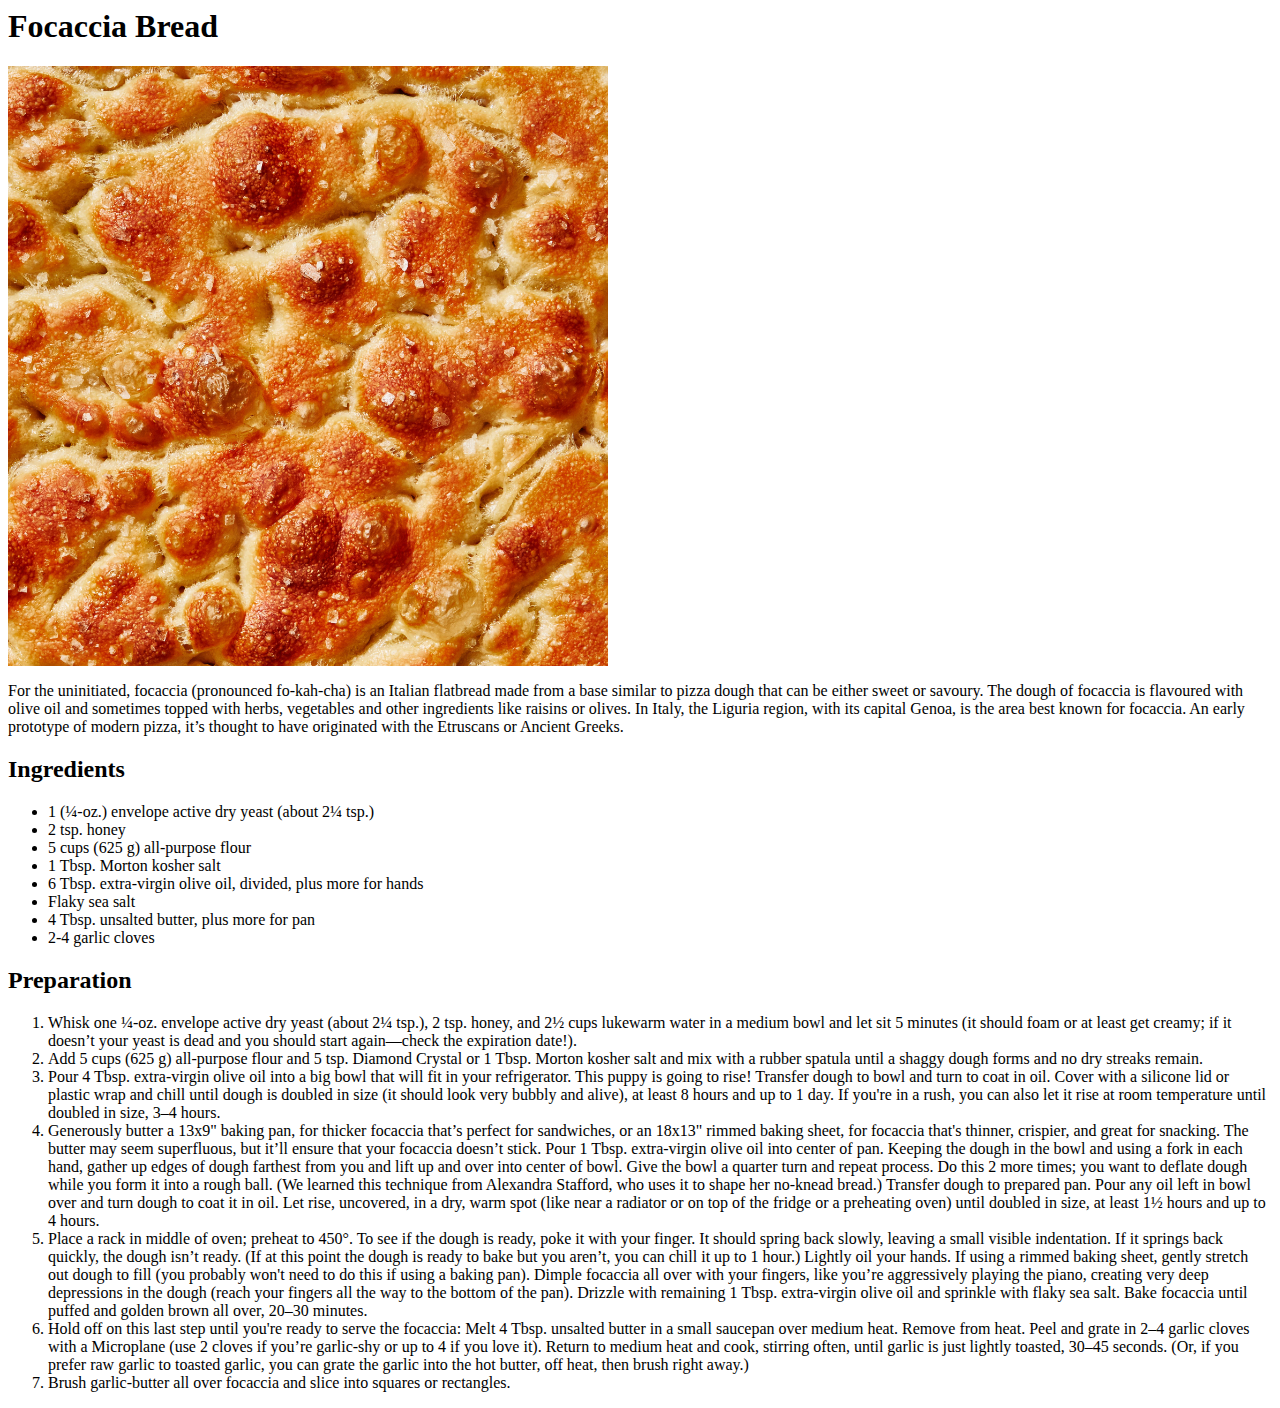
==== recipes/focaccia.html @ c745eea0 "new_recipe" ====
<html>
    <body>
        <h1>Focaccia Bread</h1>
        <img src="../images/focaccia.jpeg" alt="Focaccia Image" style="width:600px;height:600px;">
        
        <p>For the uninitiated, focaccia (pronounced fo-kah-cha) is an Italian flatbread made from a base similar to pizza dough that can be either sweet or savoury. The dough of focaccia is flavoured with olive oil and sometimes topped with herbs, vegetables and other ingredients like raisins or olives. In Italy, the Liguria region, with its capital Genoa, is the area best known for focaccia. An early prototype of modern pizza, it’s thought to have originated with the Etruscans or Ancient Greeks.</p>

        <h2>Ingredients</h2>
        <ul>
            <li>1 (¼-oz.) envelope active dry yeast (about 2¼ tsp.)</li>
            <li>2 tsp. honey</li>
            <li>5 cups (625 g) all-purpose flour</li>
            <li>1 Tbsp. Morton kosher salt</li>
            <li>6 Tbsp. extra-virgin olive oil, divided, plus more for hands</li>
            <li>Flaky sea salt</li>
            <li>4 Tbsp. unsalted butter, plus more for pan</li>
            <li>2-4 garlic cloves</li>
        </ul>

        <h2>Preparation</h2>
        <ol>
            <li>Whisk one ¼-oz. envelope active dry yeast (about 2¼ tsp.), 2 tsp. honey, and 2½ cups lukewarm water in a medium bowl and let sit 5 minutes (it should foam or at least get creamy; if it doesn’t your yeast is dead and you should start again—check the expiration date!).</li>
            <li>Add 5 cups (625 g) all-purpose flour and 5 tsp. Diamond Crystal or 1 Tbsp. Morton kosher salt and mix with a rubber spatula until a shaggy dough forms and no dry streaks remain.</li>
            <li>Pour 4 Tbsp. extra-virgin olive oil into a big bowl that will fit in your refrigerator. This puppy is going to rise! Transfer dough to bowl and turn to coat in oil. Cover with a silicone lid or plastic wrap and chill until dough is doubled in size (it should look very bubbly and alive), at least 8 hours and up to 1 day. If you're in a rush, you can also let it rise at room temperature until doubled in size, 3–4 hours.</li>
            <li>Generously butter a 13x9" baking pan, for thicker focaccia that’s perfect for sandwiches, or an 18x13" rimmed baking sheet, for focaccia that's thinner, crispier, and great for snacking. The butter may seem superfluous, but it’ll ensure that your focaccia doesn’t stick. Pour 1 Tbsp. extra-virgin olive oil into center of pan. Keeping the dough in the bowl and using a fork in each hand, gather up edges of dough farthest from you and lift up and over into center of bowl. Give the bowl a quarter turn and repeat process. Do this 2 more times; you want to deflate dough while you form it into a rough ball. (We learned this technique from Alexandra Stafford, who uses it to shape her no-knead bread.) Transfer dough to prepared pan. Pour any oil left in bowl over and turn dough to coat it in oil. Let rise, uncovered, in a dry, warm spot (like near a radiator or on top of the fridge or a preheating oven) until doubled in size, at least 1½ hours and up to 4 hours.</li>
            <li>Place a rack in middle of oven; preheat to 450°. To see if the dough is ready, poke it with your finger. It should spring back slowly, leaving a small visible indentation. If it springs back quickly, the dough isn’t ready. (If at this point the dough is ready to bake but you aren’t, you can chill it up to 1 hour.) Lightly oil your hands. If using a rimmed baking sheet, gently stretch out dough to fill (you probably won't need to do this if using a baking pan). Dimple focaccia all over with your fingers, like you’re aggressively playing the piano, creating very deep depressions in the dough (reach your fingers all the way to the bottom of the pan). Drizzle with remaining 1 Tbsp. extra-virgin olive oil and sprinkle with flaky sea salt. Bake focaccia until puffed and golden brown all over, 20–30 minutes.</li>
            <li>Hold off on this last step until you're ready to serve the focaccia: Melt 4 Tbsp. unsalted butter in a small saucepan over medium heat. Remove from heat. Peel and grate in 2–4 garlic cloves with a Microplane (use 2 cloves if you’re garlic-shy or up to 4 if you love it). Return to medium heat and cook, stirring often, until garlic is just lightly toasted, 30–45 seconds. (Or, if you prefer raw garlic to toasted garlic, you can grate the garlic into the hot butter, off heat, then brush right away.)</li>
            <li>Brush garlic-butter all over focaccia and slice into squares or rectangles.</li>
        </ol>
    </body>
</html>
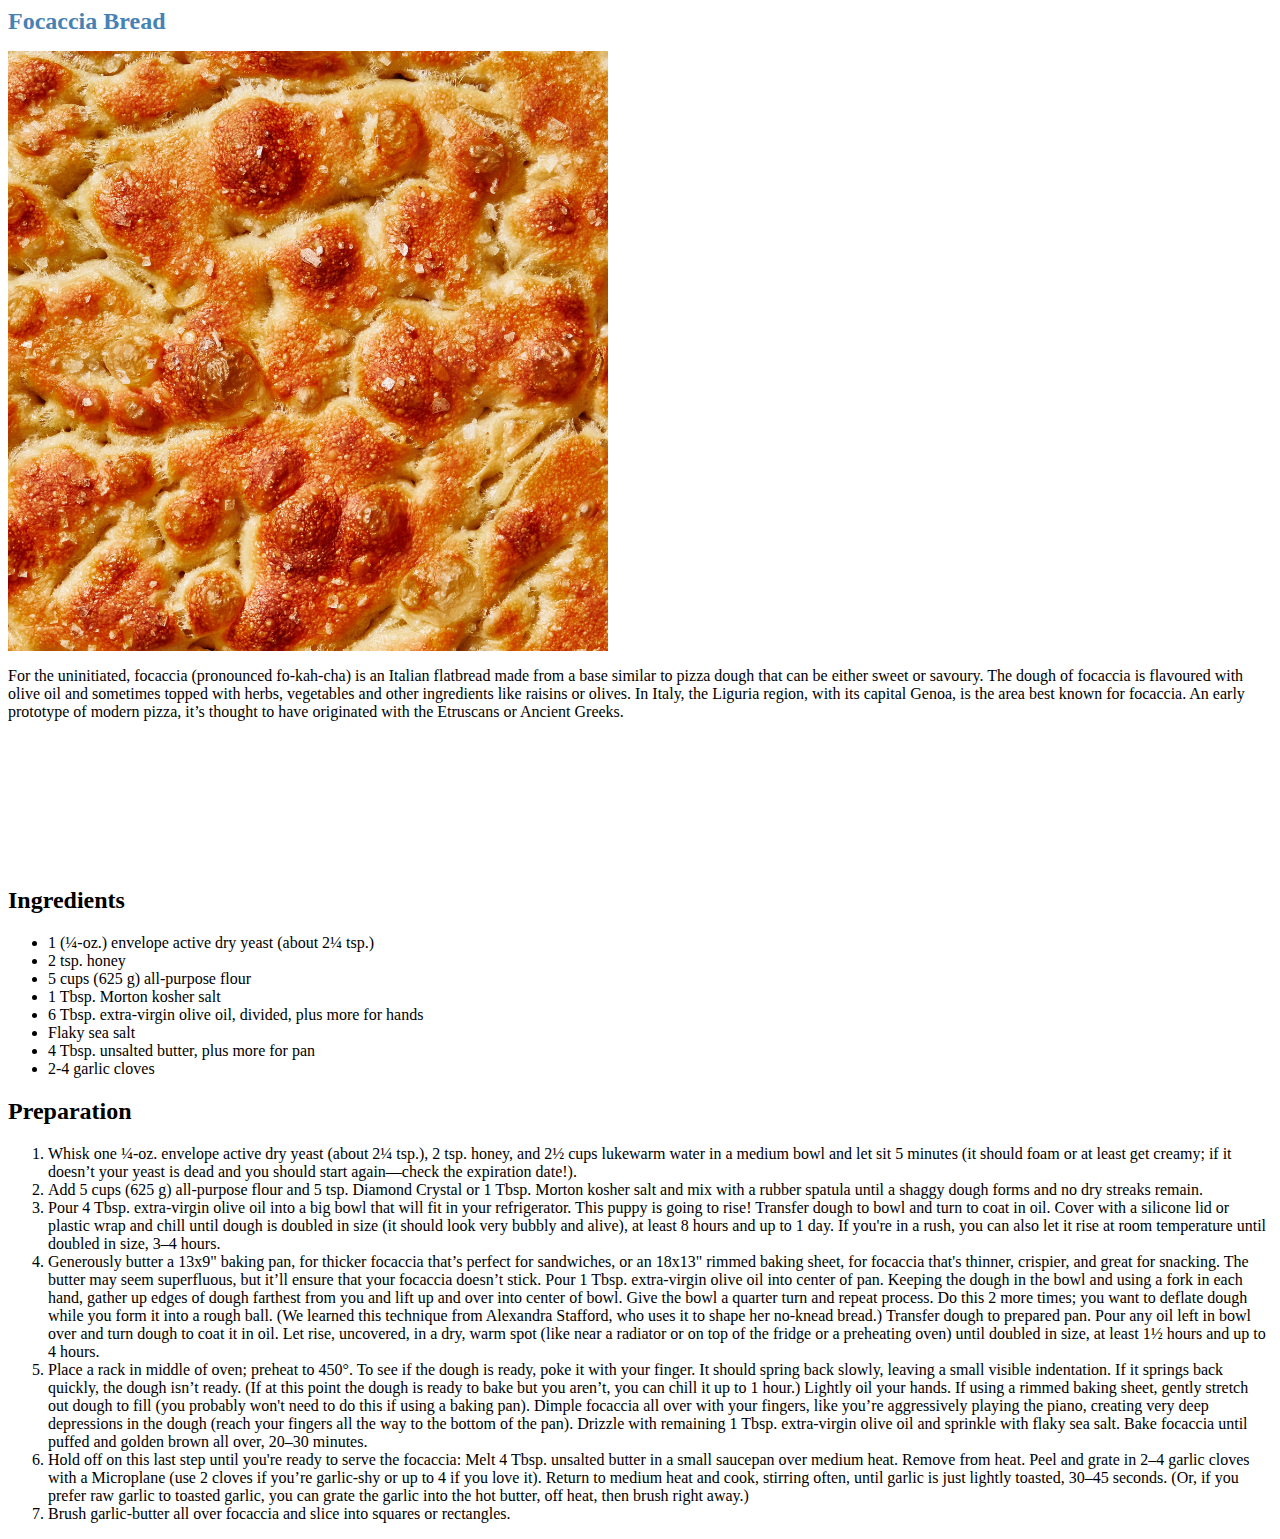
==== commit 1544491c: "adding_style_css" ====
--- a/recipes/focaccia.html
+++ b/recipes/focaccia.html
@@ -1,5 +1,20 @@
 <html>
     <body>
+        <style>
+            * {
+                font-family: 'Times New Roman', Times, serif;
+                background-color:white;
+            }
+
+            h1 {
+                color:steelblue;
+                font-size: x-large;
+            }
+
+            p {
+                height: 150pt;
+            }
+        </style>
         <h1>Focaccia Bread</h1>
         <img src="../images/focaccia.jpeg" alt="Focaccia Image" style="width:600px;height:600px;">
         
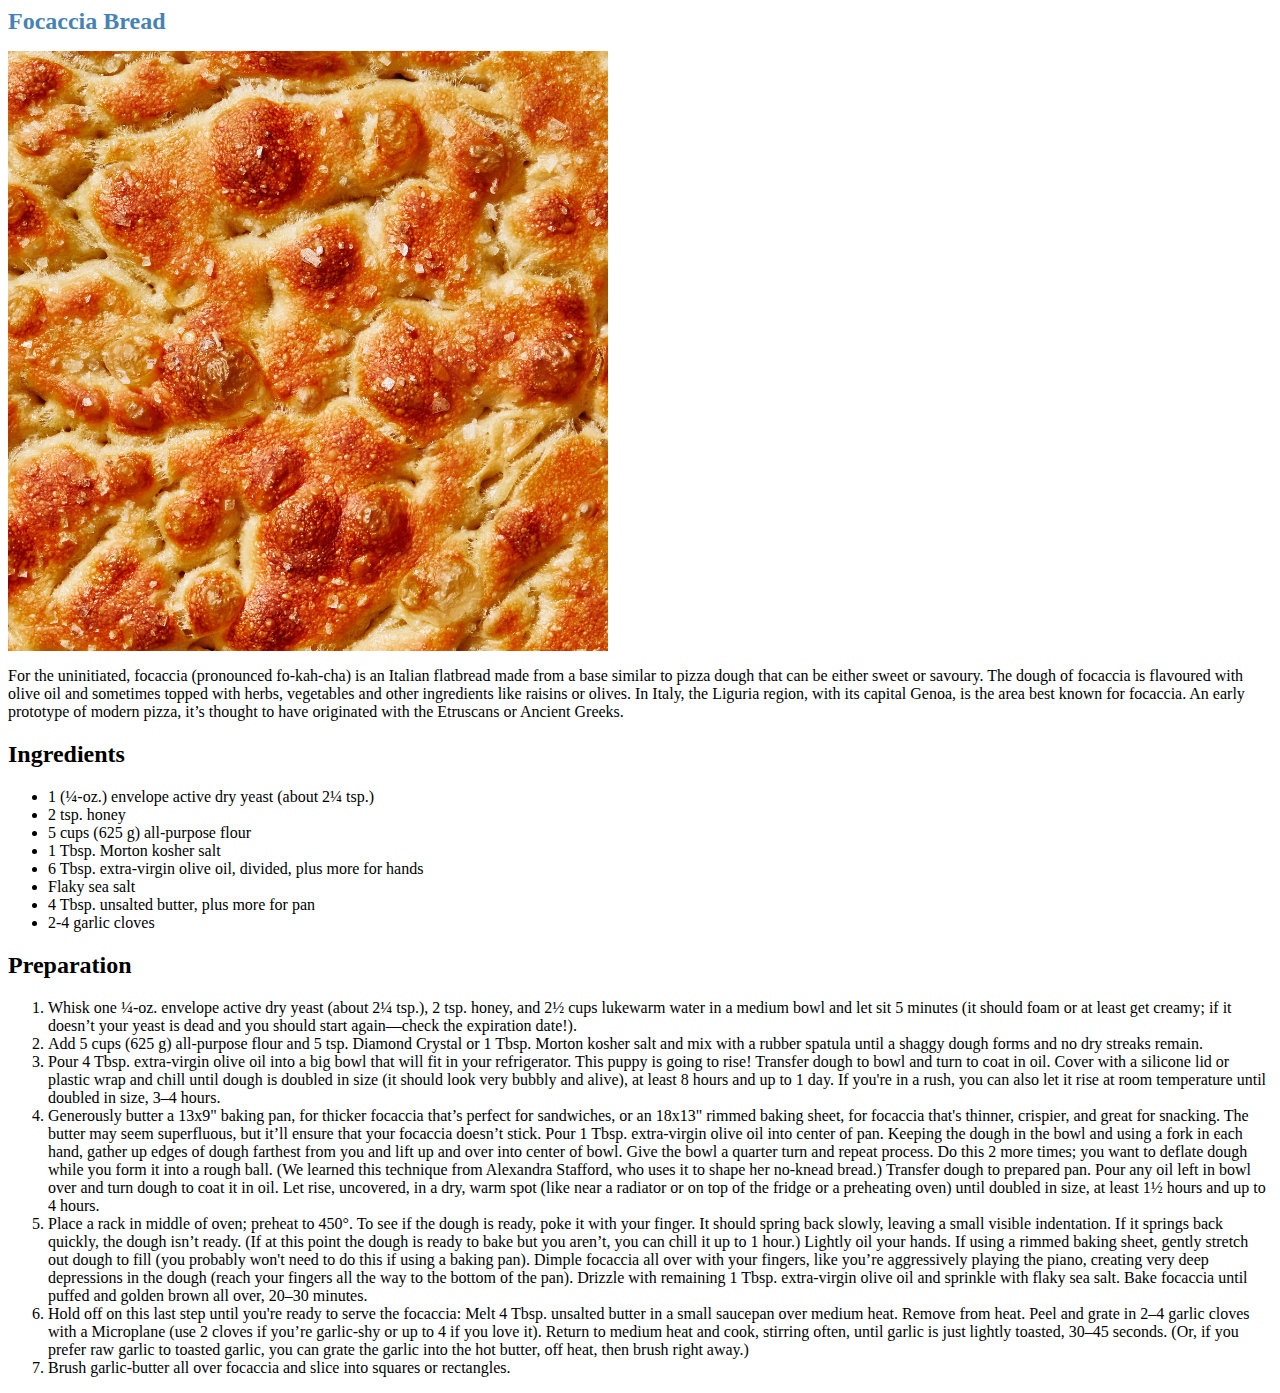
==== commit 70fbc291: "styles_update_1" ====
--- a/recipes/focaccia.html
+++ b/recipes/focaccia.html
@@ -9,10 +9,6 @@
             h1 {
                 color:steelblue;
                 font-size: x-large;
-            }
-
-            p {
-                height: 150pt;
             }
         </style>
         <h1>Focaccia Bread</h1>
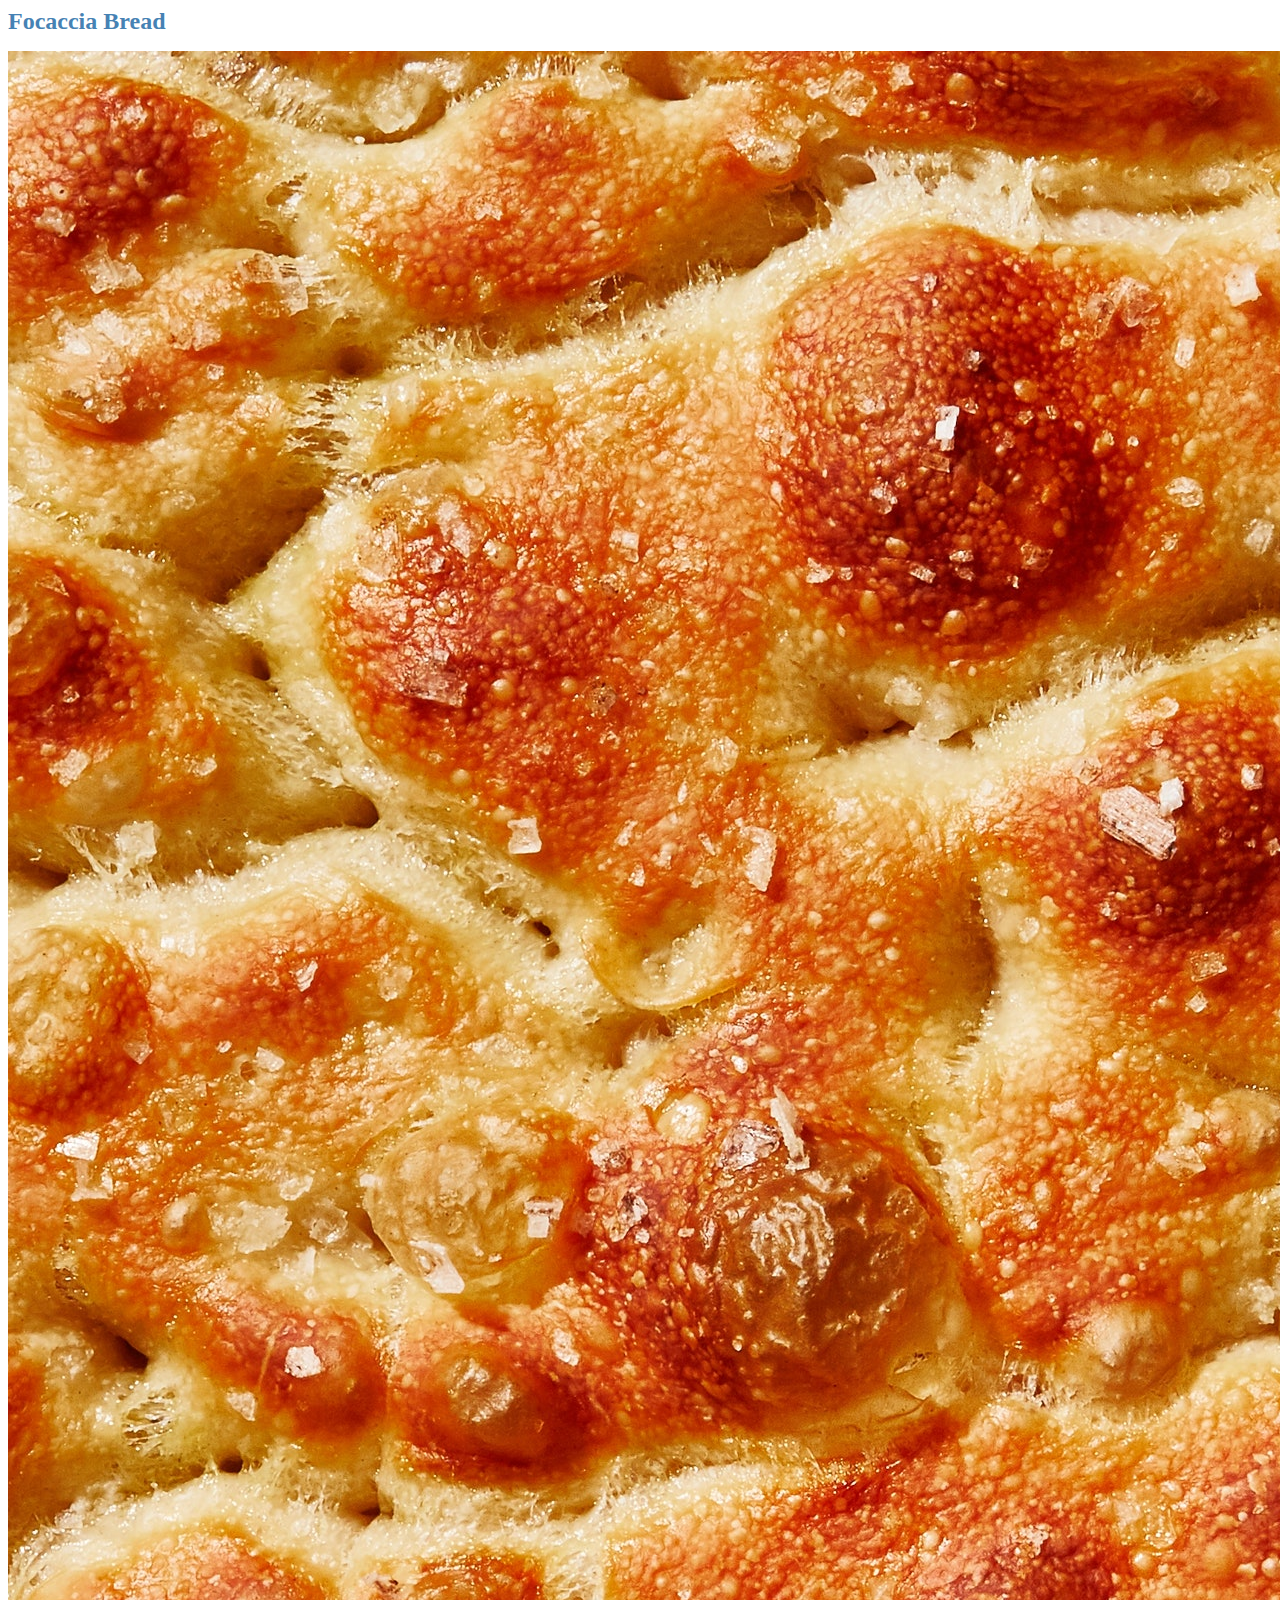
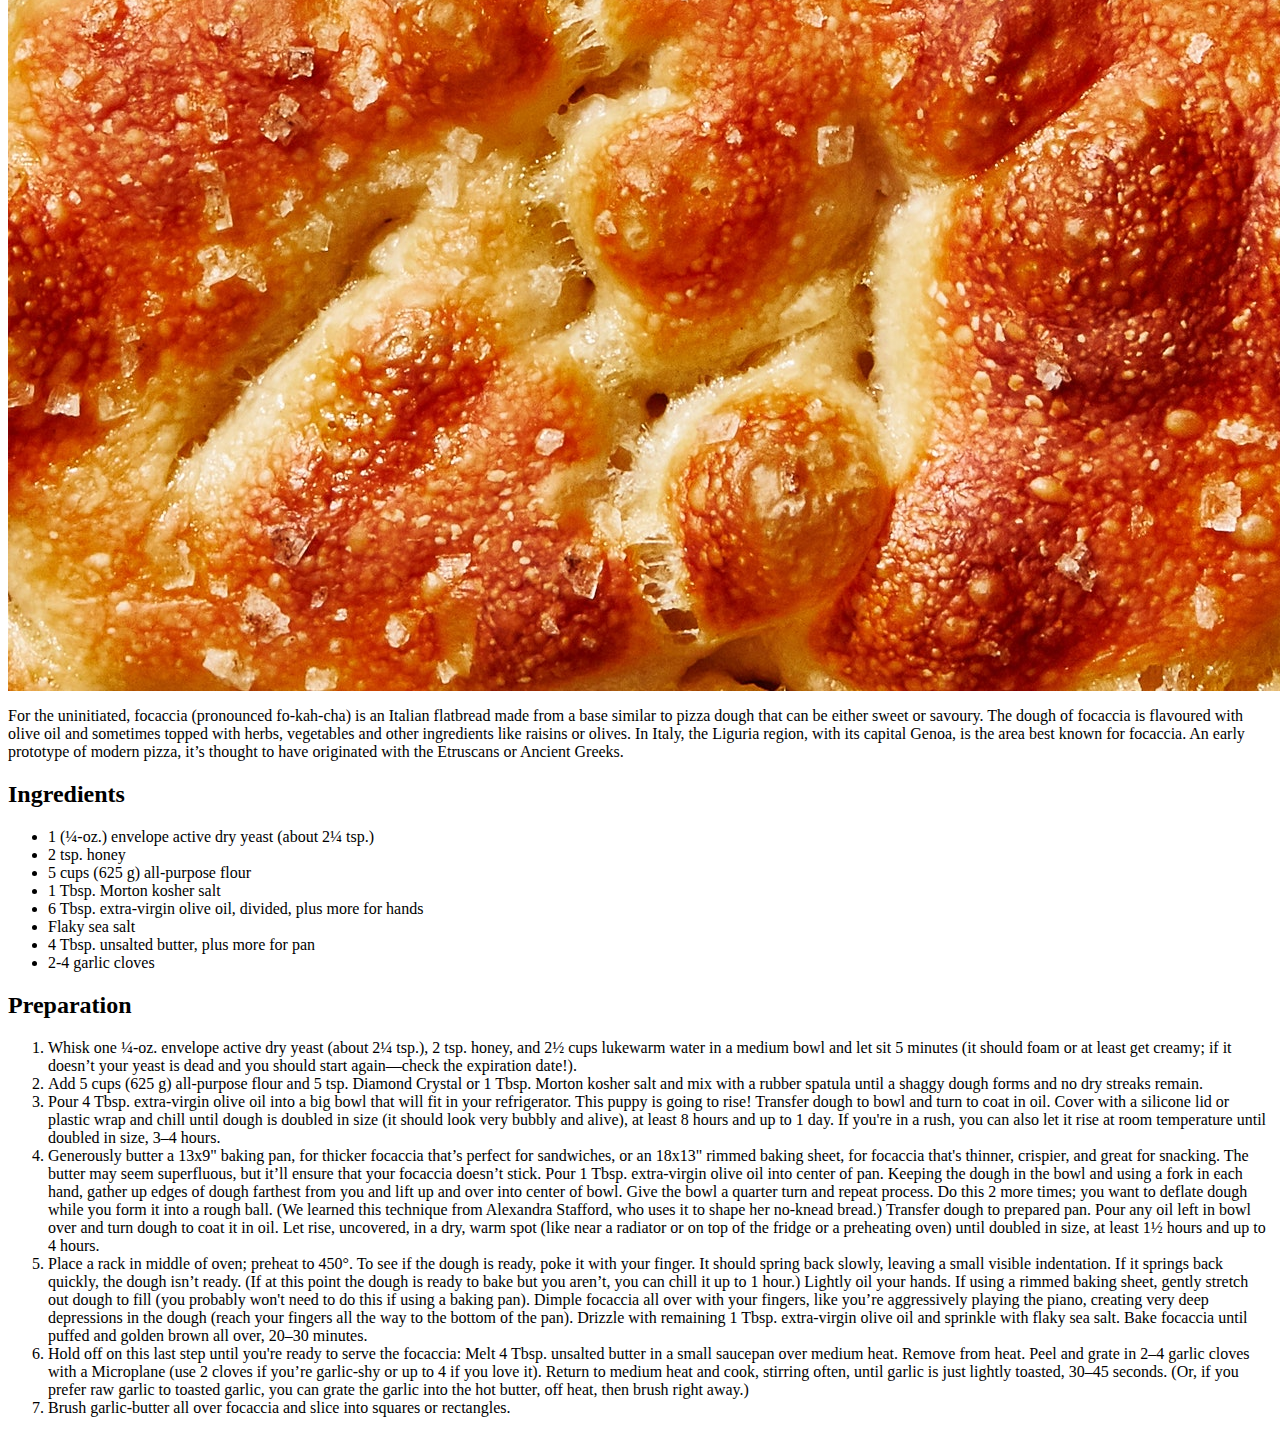
==== commit ed9a0286: "style_update_3" ====
--- a/recipes/focaccia.html
+++ b/recipes/focaccia.html
@@ -6,13 +6,18 @@
                 background-color:white;
             }
 
+            img {
+                height: auto;
+                width:auto;
+            }
+            
             h1 {
                 color:steelblue;
                 font-size: x-large;
             }
         </style>
         <h1>Focaccia Bread</h1>
-        <img src="../images/focaccia.jpeg" alt="Focaccia Image" style="width:600px;height:600px;">
+        <img src="../images/focaccia.jpeg" alt="Focaccia Image">
         
         <p>For the uninitiated, focaccia (pronounced fo-kah-cha) is an Italian flatbread made from a base similar to pizza dough that can be either sweet or savoury. The dough of focaccia is flavoured with olive oil and sometimes topped with herbs, vegetables and other ingredients like raisins or olives. In Italy, the Liguria region, with its capital Genoa, is the area best known for focaccia. An early prototype of modern pizza, it’s thought to have originated with the Etruscans or Ancient Greeks.</p>
 
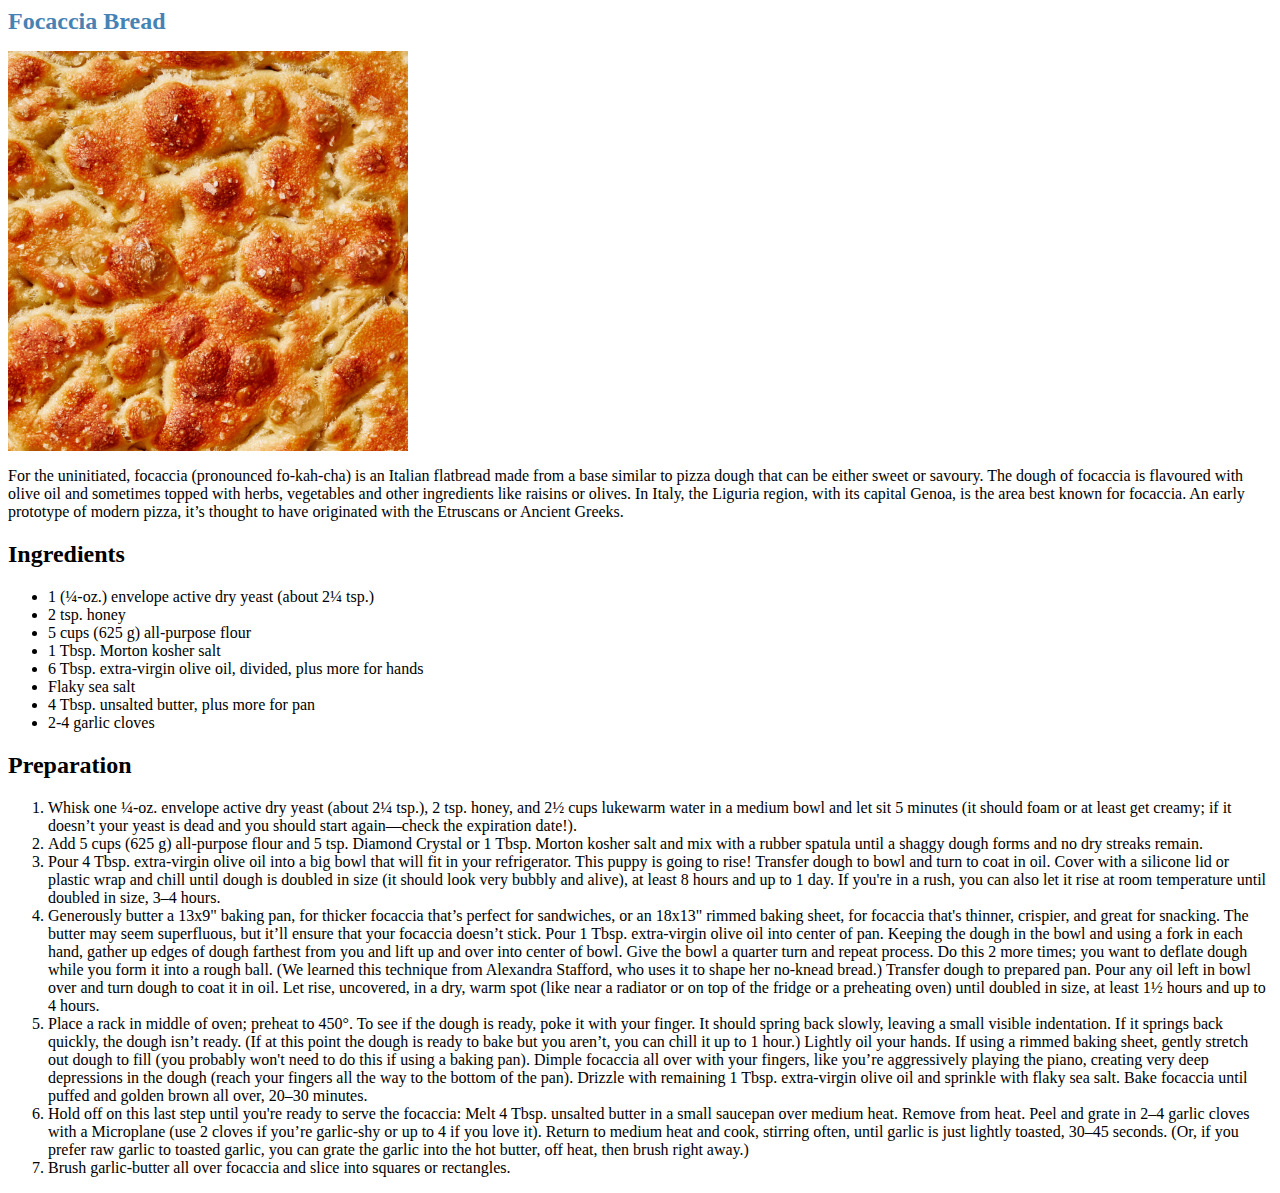
==== commit a1119ab8: "style_update_image_size" ====
--- a/recipes/focaccia.html
+++ b/recipes/focaccia.html
@@ -7,10 +7,10 @@
             }
 
             img {
-                height: auto;
-                width:auto;
+                height: 400px;
+                width: 400px;
             }
-            
+
             h1 {
                 color:steelblue;
                 font-size: x-large;
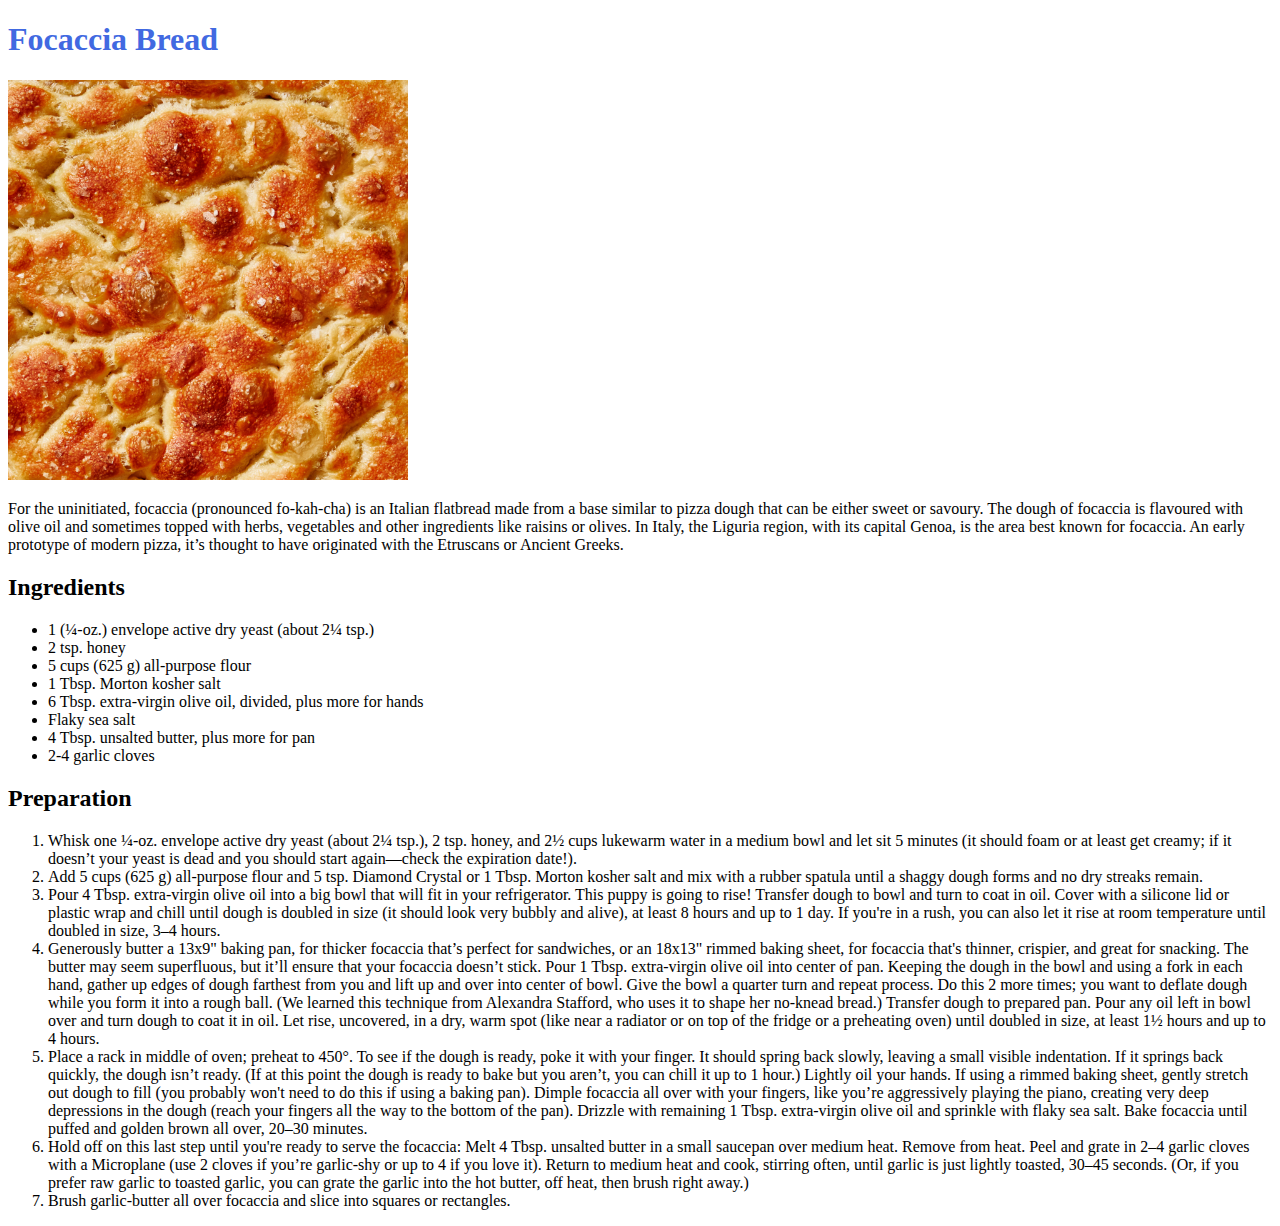
==== commit 5d5db3e8: "css_styling_recipes" ====
--- a/recipes/focaccia.html
+++ b/recipes/focaccia.html
@@ -1,23 +1,16 @@
-<html>
+<!DOCTYPE html>
+<html lang="en">
+  <head>
+    <meta charset="UTF-8">
+    <meta http-equiv="X-UA-Compatible" content="IE=edge">
+    <meta name="viewport" content="width=device-width, initial-scale=1.0">
+    <title>Focaccia Recipe</title>
+    <link rel="stylesheet" href="styles.css">
+  </head>
+
     <body>
-        <style>
-            * {
-                font-family: 'Times New Roman', Times, serif;
-                background-color:white;
-            }
-
-            img {
-                height: 400px;
-                width: 400px;
-            }
-
-            h1 {
-                color:steelblue;
-                font-size: x-large;
-            }
-        </style>
-        <h1>Focaccia Bread</h1>
-        <img src="../images/focaccia.jpeg" alt="Focaccia Image">
+        <h1 class="recipe_title">Focaccia Bread</h1>
+        <img class="image" src="../images/focaccia.jpeg" alt="Focaccia Image">
         
         <p>For the uninitiated, focaccia (pronounced fo-kah-cha) is an Italian flatbread made from a base similar to pizza dough that can be either sweet or savoury. The dough of focaccia is flavoured with olive oil and sometimes topped with herbs, vegetables and other ingredients like raisins or olives. In Italy, the Liguria region, with its capital Genoa, is the area best known for focaccia. An early prototype of modern pizza, it’s thought to have originated with the Etruscans or Ancient Greeks.</p>
 
--- a/recipes/styles.css
+++ b/recipes/styles.css
@@ -0,0 +1,13 @@
+* {
+    font-family: 'Times New Roman', Times, serif;
+    background-color:white;
+    }
+
+.image {
+    width: 400px;
+    height: 400px;
+}
+
+.recipe_title {
+    color: royalblue;
+}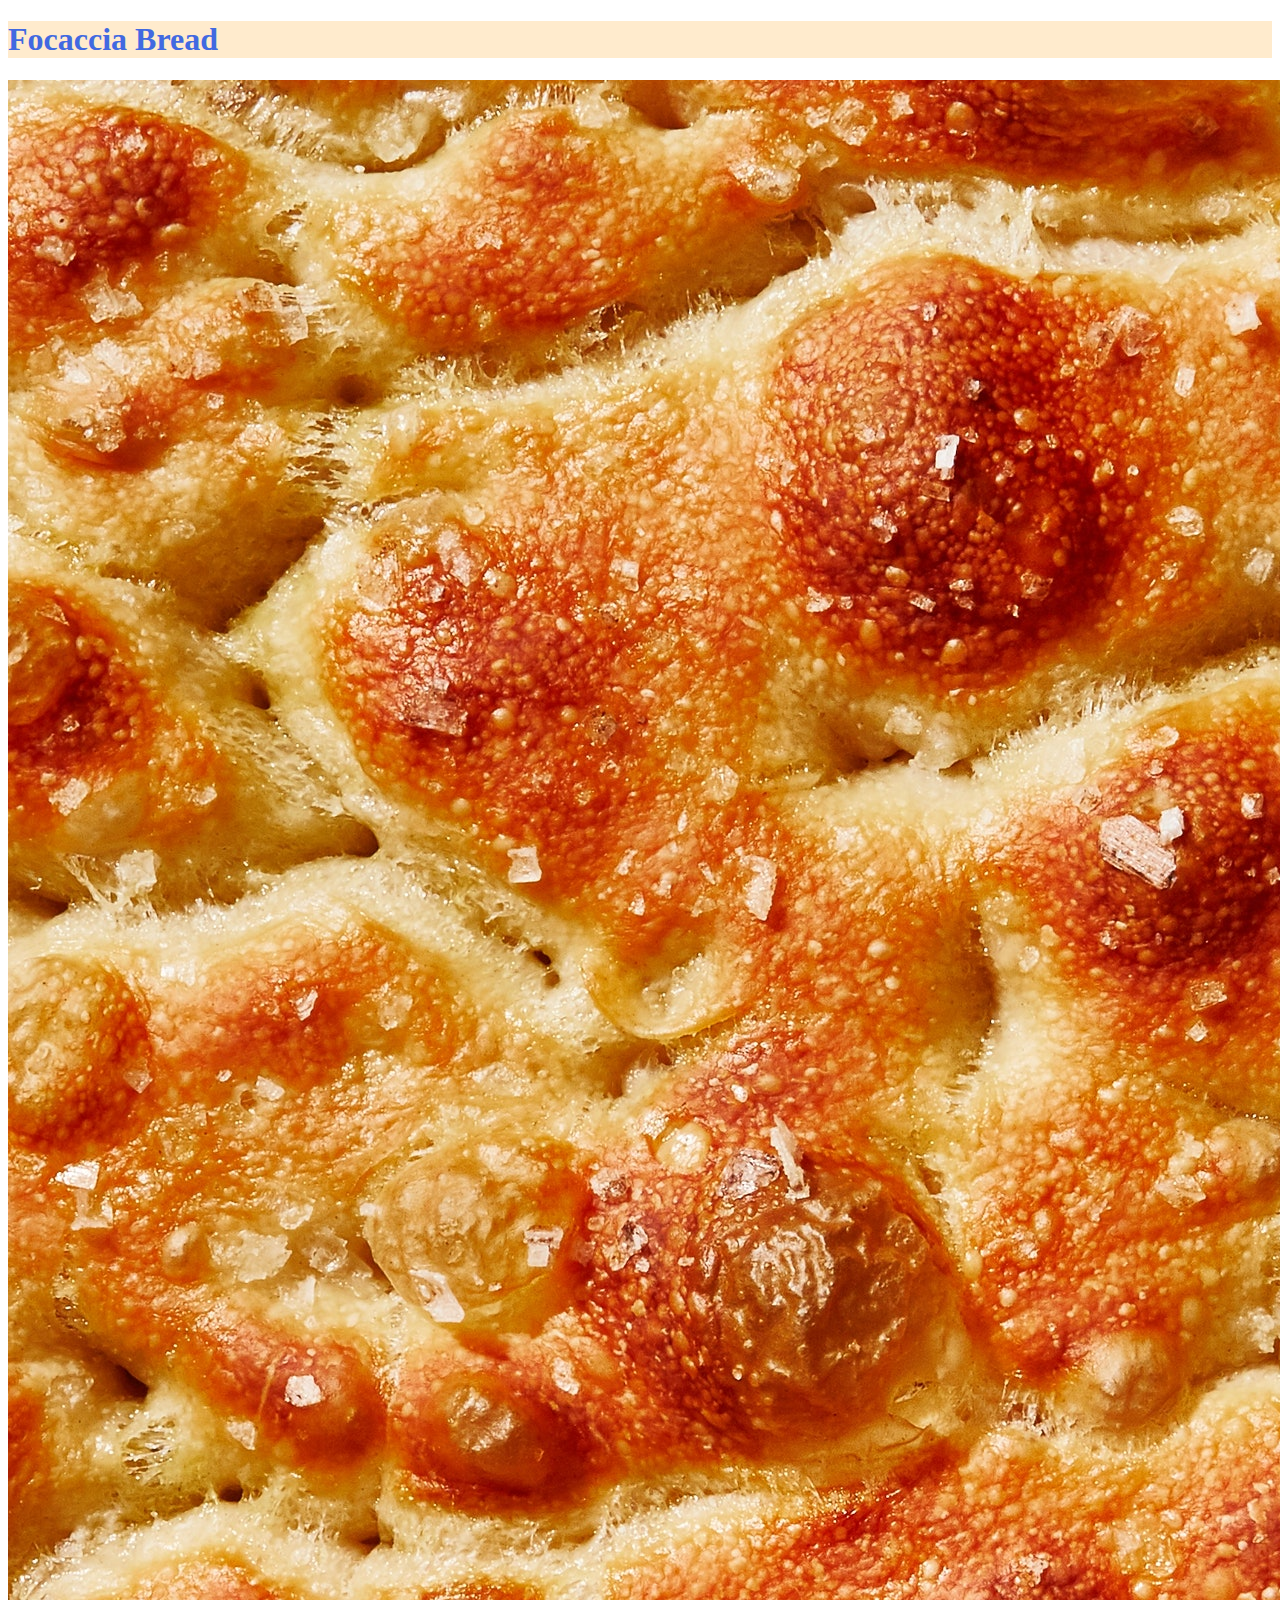
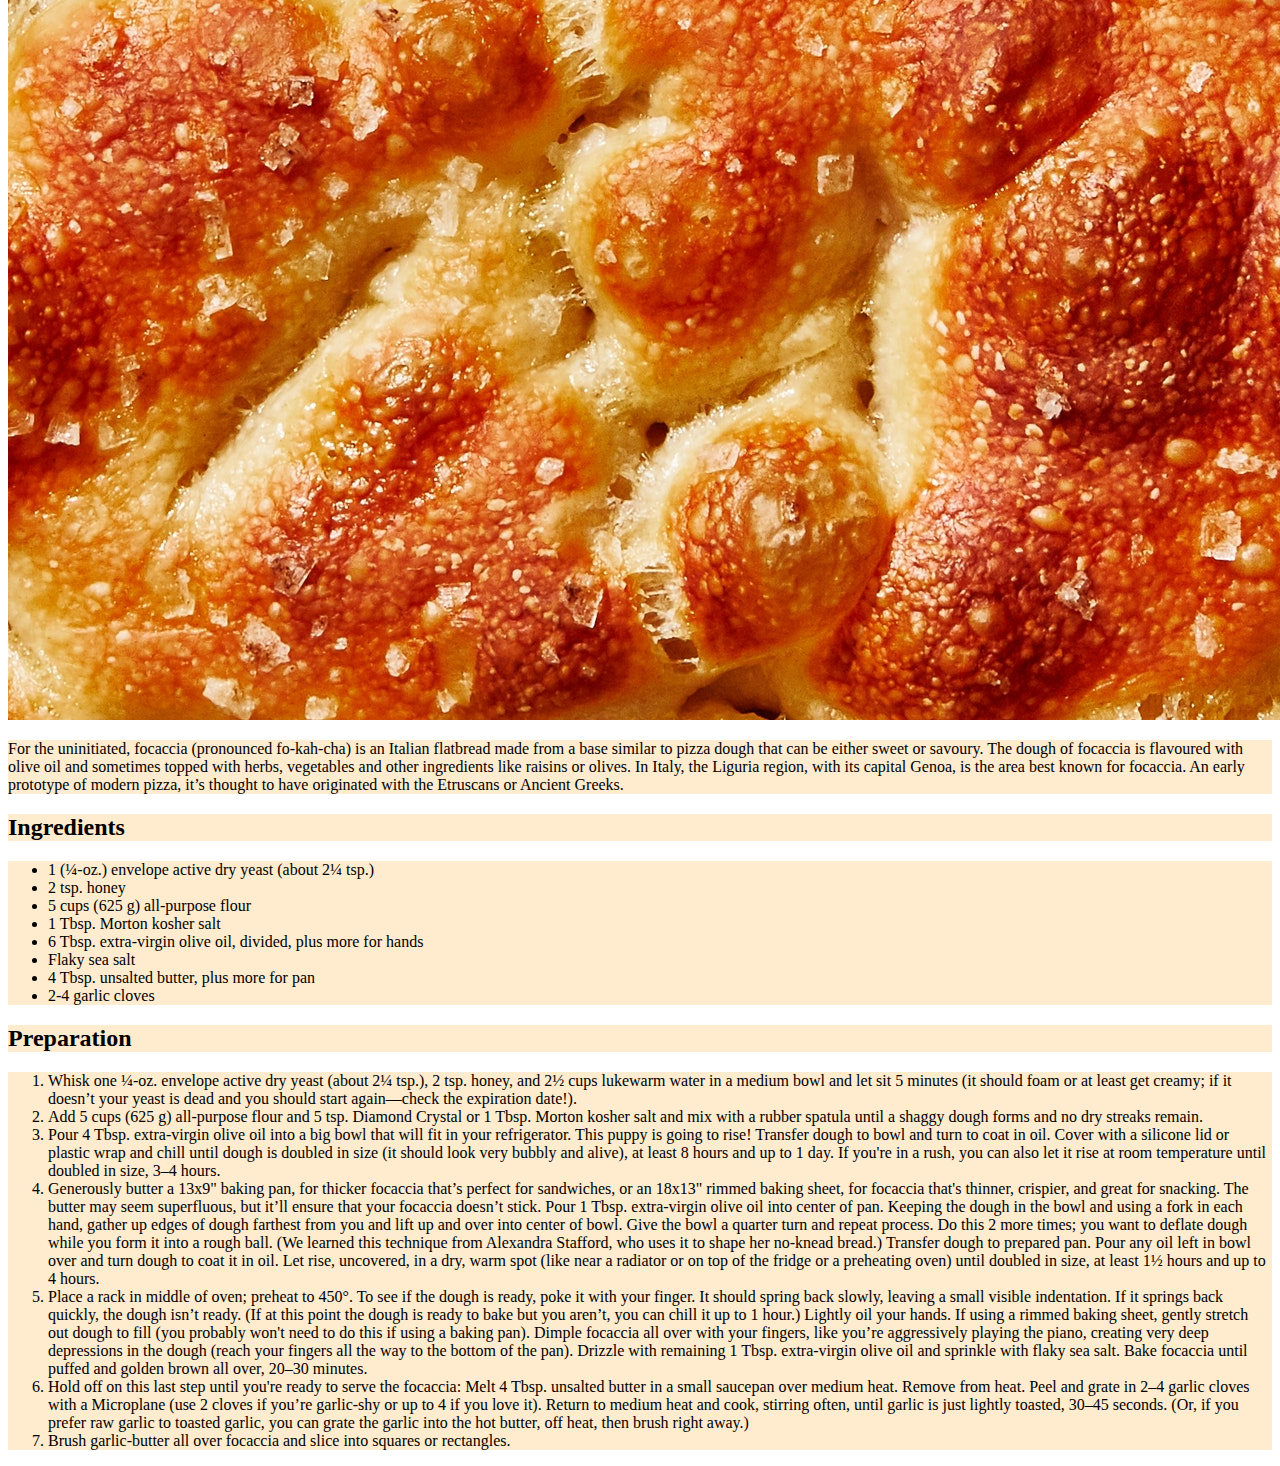
==== commit d25d486b: "playing_with_css" ====
--- a/recipes/focaccia.html
+++ b/recipes/focaccia.html
@@ -9,32 +9,34 @@
   </head>
 
     <body>
-        <h1 class="recipe_title">Focaccia Bread</h1>
-        <img class="image" src="../images/focaccia.jpeg" alt="Focaccia Image">
-        
-        <p>For the uninitiated, focaccia (pronounced fo-kah-cha) is an Italian flatbread made from a base similar to pizza dough that can be either sweet or savoury. The dough of focaccia is flavoured with olive oil and sometimes topped with herbs, vegetables and other ingredients like raisins or olives. In Italy, the Liguria region, with its capital Genoa, is the area best known for focaccia. An early prototype of modern pizza, it’s thought to have originated with the Etruscans or Ancient Greeks.</p>
+        <div>
+            <h1 class="recipe_title">Focaccia Bread</h1>
+            <img class="image" src="../images/focaccia.jpeg" alt="Focaccia Image">
+            
+            <p>For the uninitiated, focaccia (pronounced fo-kah-cha) is an Italian flatbread made from a base similar to pizza dough that can be either sweet or savoury. The dough of focaccia is flavoured with olive oil and sometimes topped with herbs, vegetables and other ingredients like raisins or olives. In Italy, the Liguria region, with its capital Genoa, is the area best known for focaccia. An early prototype of modern pizza, it’s thought to have originated with the Etruscans or Ancient Greeks.</p>
 
-        <h2>Ingredients</h2>
-        <ul>
-            <li>1 (¼-oz.) envelope active dry yeast (about 2¼ tsp.)</li>
-            <li>2 tsp. honey</li>
-            <li>5 cups (625 g) all-purpose flour</li>
-            <li>1 Tbsp. Morton kosher salt</li>
-            <li>6 Tbsp. extra-virgin olive oil, divided, plus more for hands</li>
-            <li>Flaky sea salt</li>
-            <li>4 Tbsp. unsalted butter, plus more for pan</li>
-            <li>2-4 garlic cloves</li>
-        </ul>
+            <h2>Ingredients</h2>
+            <ul>
+                <li>1 (¼-oz.) envelope active dry yeast (about 2¼ tsp.)</li>
+                <li>2 tsp. honey</li>
+                <li>5 cups (625 g) all-purpose flour</li>
+                <li>1 Tbsp. Morton kosher salt</li>
+                <li>6 Tbsp. extra-virgin olive oil, divided, plus more for hands</li>
+                <li>Flaky sea salt</li>
+                <li>4 Tbsp. unsalted butter, plus more for pan</li>
+                <li>2-4 garlic cloves</li>
+            </ul>
 
-        <h2>Preparation</h2>
-        <ol>
-            <li>Whisk one ¼-oz. envelope active dry yeast (about 2¼ tsp.), 2 tsp. honey, and 2½ cups lukewarm water in a medium bowl and let sit 5 minutes (it should foam or at least get creamy; if it doesn’t your yeast is dead and you should start again—check the expiration date!).</li>
-            <li>Add 5 cups (625 g) all-purpose flour and 5 tsp. Diamond Crystal or 1 Tbsp. Morton kosher salt and mix with a rubber spatula until a shaggy dough forms and no dry streaks remain.</li>
-            <li>Pour 4 Tbsp. extra-virgin olive oil into a big bowl that will fit in your refrigerator. This puppy is going to rise! Transfer dough to bowl and turn to coat in oil. Cover with a silicone lid or plastic wrap and chill until dough is doubled in size (it should look very bubbly and alive), at least 8 hours and up to 1 day. If you're in a rush, you can also let it rise at room temperature until doubled in size, 3–4 hours.</li>
-            <li>Generously butter a 13x9" baking pan, for thicker focaccia that’s perfect for sandwiches, or an 18x13" rimmed baking sheet, for focaccia that's thinner, crispier, and great for snacking. The butter may seem superfluous, but it’ll ensure that your focaccia doesn’t stick. Pour 1 Tbsp. extra-virgin olive oil into center of pan. Keeping the dough in the bowl and using a fork in each hand, gather up edges of dough farthest from you and lift up and over into center of bowl. Give the bowl a quarter turn and repeat process. Do this 2 more times; you want to deflate dough while you form it into a rough ball. (We learned this technique from Alexandra Stafford, who uses it to shape her no-knead bread.) Transfer dough to prepared pan. Pour any oil left in bowl over and turn dough to coat it in oil. Let rise, uncovered, in a dry, warm spot (like near a radiator or on top of the fridge or a preheating oven) until doubled in size, at least 1½ hours and up to 4 hours.</li>
-            <li>Place a rack in middle of oven; preheat to 450°. To see if the dough is ready, poke it with your finger. It should spring back slowly, leaving a small visible indentation. If it springs back quickly, the dough isn’t ready. (If at this point the dough is ready to bake but you aren’t, you can chill it up to 1 hour.) Lightly oil your hands. If using a rimmed baking sheet, gently stretch out dough to fill (you probably won't need to do this if using a baking pan). Dimple focaccia all over with your fingers, like you’re aggressively playing the piano, creating very deep depressions in the dough (reach your fingers all the way to the bottom of the pan). Drizzle with remaining 1 Tbsp. extra-virgin olive oil and sprinkle with flaky sea salt. Bake focaccia until puffed and golden brown all over, 20–30 minutes.</li>
-            <li>Hold off on this last step until you're ready to serve the focaccia: Melt 4 Tbsp. unsalted butter in a small saucepan over medium heat. Remove from heat. Peel and grate in 2–4 garlic cloves with a Microplane (use 2 cloves if you’re garlic-shy or up to 4 if you love it). Return to medium heat and cook, stirring often, until garlic is just lightly toasted, 30–45 seconds. (Or, if you prefer raw garlic to toasted garlic, you can grate the garlic into the hot butter, off heat, then brush right away.)</li>
-            <li>Brush garlic-butter all over focaccia and slice into squares or rectangles.</li>
-        </ol>
+            <h2>Preparation</h2>
+            <ol>
+                <li>Whisk one ¼-oz. envelope active dry yeast (about 2¼ tsp.), 2 tsp. honey, and 2½ cups lukewarm water in a medium bowl and let sit 5 minutes (it should foam or at least get creamy; if it doesn’t your yeast is dead and you should start again—check the expiration date!).</li>
+                <li>Add 5 cups (625 g) all-purpose flour and 5 tsp. Diamond Crystal or 1 Tbsp. Morton kosher salt and mix with a rubber spatula until a shaggy dough forms and no dry streaks remain.</li>
+                <li>Pour 4 Tbsp. extra-virgin olive oil into a big bowl that will fit in your refrigerator. This puppy is going to rise! Transfer dough to bowl and turn to coat in oil. Cover with a silicone lid or plastic wrap and chill until dough is doubled in size (it should look very bubbly and alive), at least 8 hours and up to 1 day. If you're in a rush, you can also let it rise at room temperature until doubled in size, 3–4 hours.</li>
+                <li>Generously butter a 13x9" baking pan, for thicker focaccia that’s perfect for sandwiches, or an 18x13" rimmed baking sheet, for focaccia that's thinner, crispier, and great for snacking. The butter may seem superfluous, but it’ll ensure that your focaccia doesn’t stick. Pour 1 Tbsp. extra-virgin olive oil into center of pan. Keeping the dough in the bowl and using a fork in each hand, gather up edges of dough farthest from you and lift up and over into center of bowl. Give the bowl a quarter turn and repeat process. Do this 2 more times; you want to deflate dough while you form it into a rough ball. (We learned this technique from Alexandra Stafford, who uses it to shape her no-knead bread.) Transfer dough to prepared pan. Pour any oil left in bowl over and turn dough to coat it in oil. Let rise, uncovered, in a dry, warm spot (like near a radiator or on top of the fridge or a preheating oven) until doubled in size, at least 1½ hours and up to 4 hours.</li>
+                <li>Place a rack in middle of oven; preheat to 450°. To see if the dough is ready, poke it with your finger. It should spring back slowly, leaving a small visible indentation. If it springs back quickly, the dough isn’t ready. (If at this point the dough is ready to bake but you aren’t, you can chill it up to 1 hour.) Lightly oil your hands. If using a rimmed baking sheet, gently stretch out dough to fill (you probably won't need to do this if using a baking pan). Dimple focaccia all over with your fingers, like you’re aggressively playing the piano, creating very deep depressions in the dough (reach your fingers all the way to the bottom of the pan). Drizzle with remaining 1 Tbsp. extra-virgin olive oil and sprinkle with flaky sea salt. Bake focaccia until puffed and golden brown all over, 20–30 minutes.</li>
+                <li>Hold off on this last step until you're ready to serve the focaccia: Melt 4 Tbsp. unsalted butter in a small saucepan over medium heat. Remove from heat. Peel and grate in 2–4 garlic cloves with a Microplane (use 2 cloves if you’re garlic-shy or up to 4 if you love it). Return to medium heat and cook, stirring often, until garlic is just lightly toasted, 30–45 seconds. (Or, if you prefer raw garlic to toasted garlic, you can grate the garlic into the hot butter, off heat, then brush right away.)</li>
+                <li>Brush garlic-butter all over focaccia and slice into squares or rectangles.</li>
+            </ol>
+        </div>
     </body>
 </html>
--- a/recipes/styles.css
+++ b/recipes/styles.css
@@ -1,13 +1,12 @@
 * {
     font-family: 'Times New Roman', Times, serif;
-    background-color:white;
+    background-color: white;
     }
-
-.image {
-    width: 400px;
-    height: 400px;
-}
 
 .recipe_title {
     color: royalblue;
-}+}
+
+div * {
+    background-color: blanchedalmond;
+}
